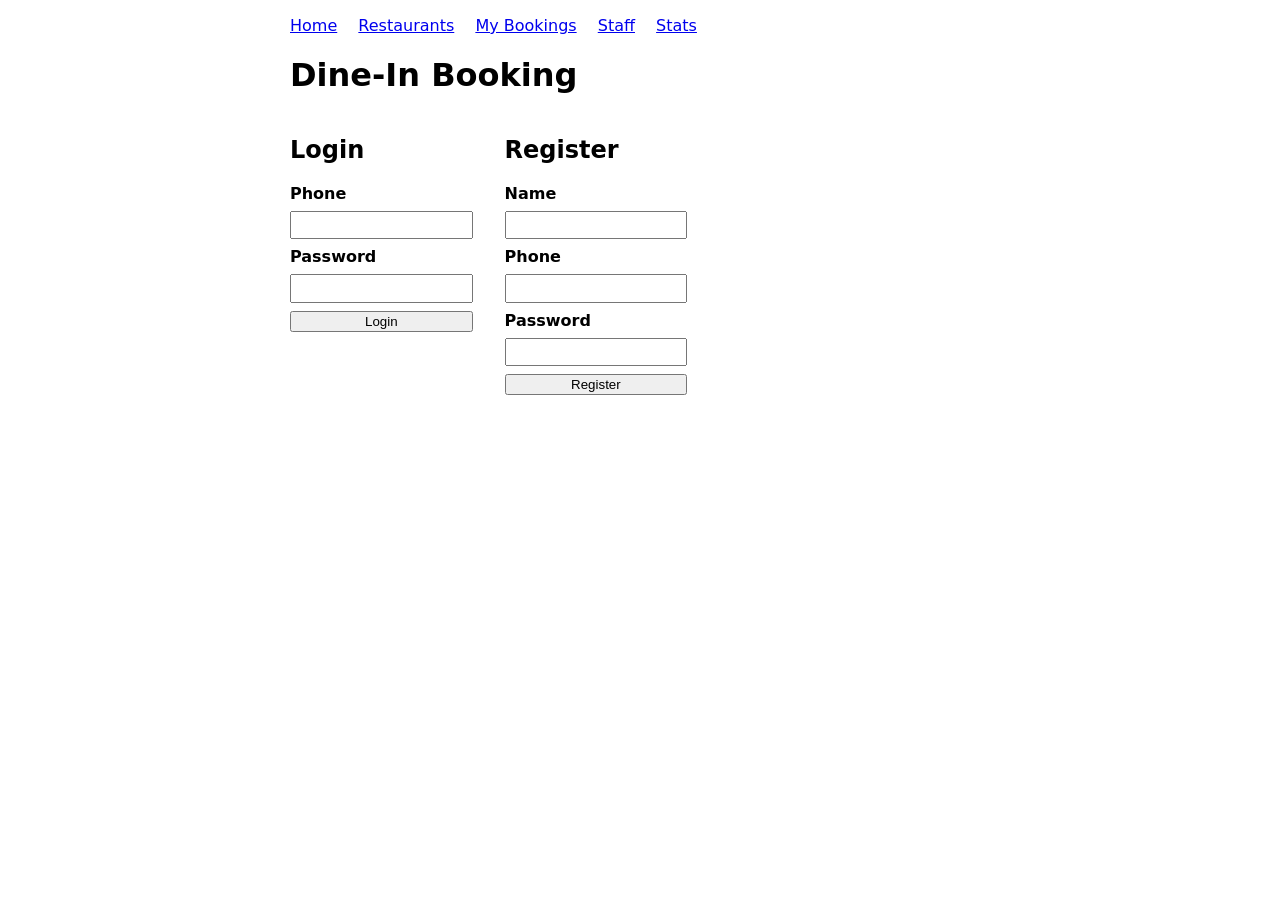
==== frontend/index.html @ acc5b25b "feat: add plain HTML/CSS/JS frontend for dine-in booking system" ====
<!DOCTYPE html>
<html lang="en">
<head>
  <meta charset="UTF-8">
  <meta name="viewport" content="width=device-width, initial-scale=1.0">
  <title>Dine-In – Login / Register</title>
  <link rel="stylesheet" href="style.css">
</head>
<body>
  <div class="container">
    <nav>
      <a href="index.html">Home</a>
      <a href="restaurants.html">Restaurants</a>
      <a href="mybookings.html">My Bookings</a>
      <a href="staff.html">Staff</a>
      <a href="stats.html">Stats</a>
    </nav>

    <h1>Dine-In Booking</h1>

    <div style="display:flex; flex-wrap:wrap; gap:2rem;">
      <!-- Login -->
      <div>
        <h2>Login</h2>
        <form id="loginForm">
          <label for="loginPhone">Phone</label>
          <input type="tel" id="loginPhone" name="phone" required>
          <label for="loginPassword">Password</label>
          <input type="password" id="loginPassword" name="password" required>
          <button type="submit">Login</button>
        </form>
        <p class="error" id="loginError"></p>
      </div>

      <!-- Register -->
      <div>
        <h2>Register</h2>
        <form id="registerForm">
          <label for="regName">Name</label>
          <input type="text" id="regName" name="name" required>
          <label for="regPhone">Phone</label>
          <input type="tel" id="regPhone" name="phone" required>
          <label for="regPassword">Password</label>
          <input type="password" id="regPassword" name="password" required>
          <button type="submit">Register</button>
        </form>
        <p class="error" id="registerError"></p>
      </div>
    </div>
  </div>

  <script src="app.js"></script>
  <script>
    function saveAndRedirect(data) {
      localStorage.setItem('token', data.token);
      localStorage.setItem('user_id', String(data.user_id));
      localStorage.setItem('name', data.name);
      window.location.href = 'restaurants.html';
    }

    document.getElementById('loginForm').addEventListener('submit', async function(e) {
      e.preventDefault();
      document.getElementById('loginError').textContent = '';
      const phone = document.getElementById('loginPhone').value.trim();
      const password = document.getElementById('loginPassword').value;
      try {
        const data = await apiFetch('/login', {
          method: 'POST',
          body: JSON.stringify({ phone, password })
        });
        saveAndRedirect(data);
      } catch (err) {
        document.getElementById('loginError').textContent = err.message;
      }
    });

    document.getElementById('registerForm').addEventListener('submit', async function(e) {
      e.preventDefault();
      document.getElementById('registerError').textContent = '';
      const name = document.getElementById('regName').value.trim();
      const phone = document.getElementById('regPhone').value.trim();
      const password = document.getElementById('regPassword').value;
      try {
        const data = await apiFetch('/register', {
          method: 'POST',
          body: JSON.stringify({ name, phone, password })
        });
        saveAndRedirect(data);
      } catch (err) {
        document.getElementById('registerError').textContent = err.message;
      }
    });
  </script>
</body>
</html>
---- frontend/style.css ----
* { box-sizing: border-box; }
body { font-family: system-ui, sans-serif; background: #fff; color: #000; margin: 0; padding: 1rem; }
.container { max-width: 700px; margin: 0 auto; }
nav a { margin-right: 1rem; }
table { border-collapse: collapse; width: 100%; }
th, td { border: 1px solid #000; padding: 0.4rem; text-align: left; }
form { display: flex; flex-direction: column; gap: 0.5rem; max-width: 400px; }
label { font-weight: bold; }
input, select { width: 100%; padding: 0.3rem; }
.error { color: red; }
.info { margin-top: 1rem; }
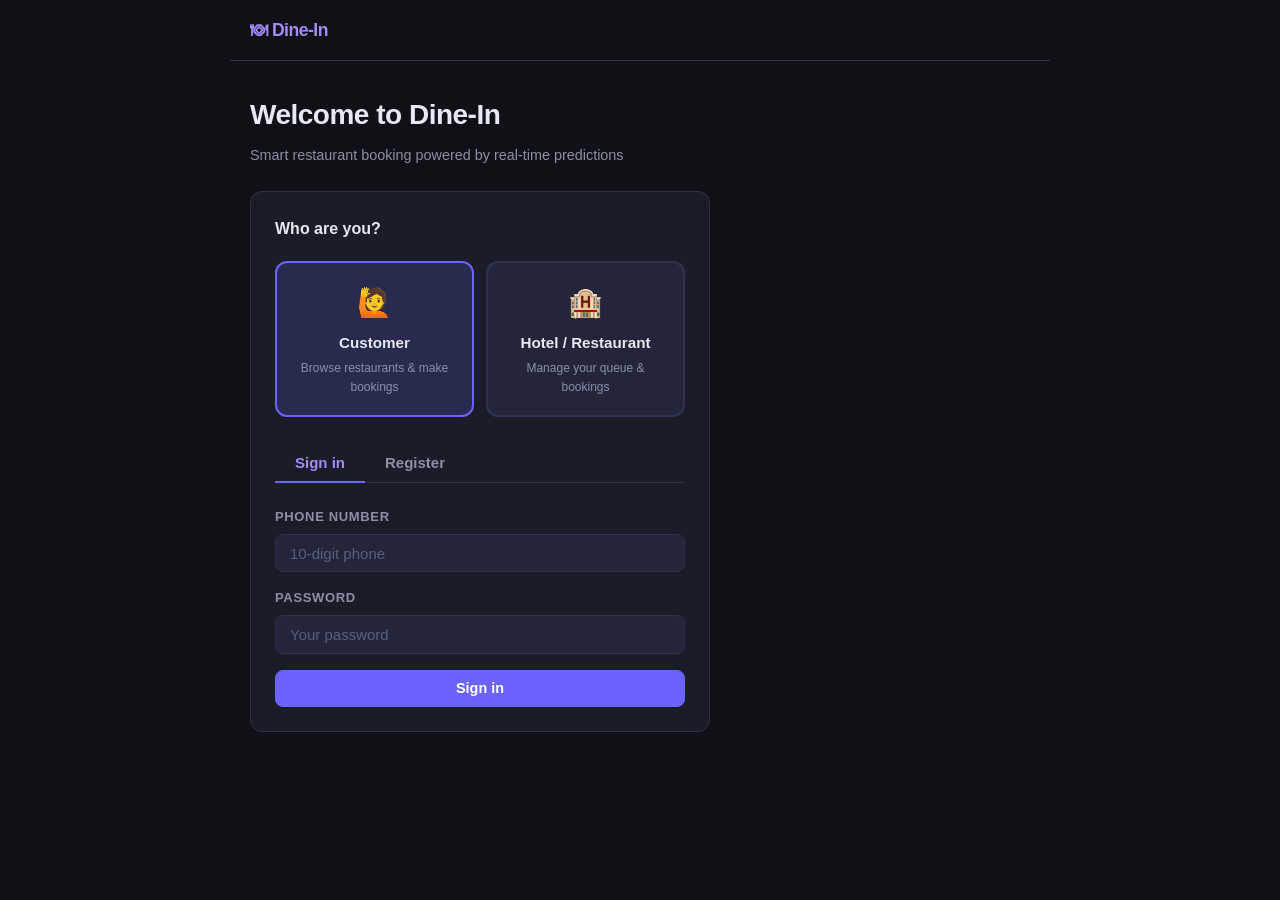
==== commit b368721e: "feat: full-stack dine-in booking system - R/Plumber REST API with SQLite backend - Gamma GLM + Monte" ====
--- a/frontend/index.html
+++ b/frontend/index.html
@@ -1,95 +1,240 @@
-<!DOCTYPE html>
+﻿<!DOCTYPE html>
 <html lang="en">
 <head>
   <meta charset="UTF-8">
   <meta name="viewport" content="width=device-width, initial-scale=1.0">
-  <title>Dine-In – Login / Register</title>
+  <title>Dine-In – Sign In</title>
   <link rel="stylesheet" href="style.css">
+  <style>
+    .role-picker {
+      display: grid;
+      grid-template-columns: 1fr 1fr;
+      gap: 0.75rem;
+      margin-bottom: 1.75rem;
+    }
+    .role-card {
+      border: 2px solid var(--border);
+      border-radius: var(--radius);
+      padding: 1.1rem 1rem;
+      text-align: center;
+      cursor: pointer;
+      background: var(--surface2);
+    }
+    .role-card.selected {
+      border-color: var(--accent);
+      background: var(--accent-glow);
+    }
+    .role-card .role-icon { font-size: 1.75rem; display: block; margin-bottom: 0.35rem; }
+    .role-card .role-name { font-weight: 700; font-size: 0.95rem; }
+    .role-card .role-desc { font-size: 0.75rem; color: var(--text-muted); margin-top: 0.2rem; }
+
+    .auth-panel { display: none; }
+    .auth-panel.active { display: block; }
+  </style>
 </head>
 <body>
-  <div class="container">
-    <nav>
-      <a href="index.html">Home</a>
-      <a href="restaurants.html">Restaurants</a>
-      <a href="mybookings.html">My Bookings</a>
-      <a href="staff.html">Staff</a>
-      <a href="stats.html">Stats</a>
-    </nav>
-
-    <h1>Dine-In Booking</h1>
-
-    <div style="display:flex; flex-wrap:wrap; gap:2rem;">
-      <!-- Login -->
-      <div>
-        <h2>Login</h2>
-        <form id="loginForm">
-          <label for="loginPhone">Phone</label>
-          <input type="tel" id="loginPhone" name="phone" required>
-          <label for="loginPassword">Password</label>
-          <input type="password" id="loginPassword" name="password" required>
-          <button type="submit">Login</button>
-        </form>
-        <p class="error" id="loginError"></p>
-      </div>
-
-      <!-- Register -->
-      <div>
-        <h2>Register</h2>
-        <form id="registerForm">
-          <label for="regName">Name</label>
-          <input type="text" id="regName" name="name" required>
-          <label for="regPhone">Phone</label>
-          <input type="tel" id="regPhone" name="phone" required>
-          <label for="regPassword">Password</label>
-          <input type="password" id="regPassword" name="password" required>
-          <button type="submit">Register</button>
-        </form>
-        <p class="error" id="registerError"></p>
-      </div>
+<nav class="nav">
+  <a class="nav-brand" href="index.html">🍽 Dine-In</a>
+</nav>
+
+<div class="page-wrap">
+  <div class="page-header">
+    <h1>Welcome to Dine-In</h1>
+    <p>Smart restaurant booking powered by real-time predictions</p>
+  </div>
+
+  <!-- Step 1: pick role -->
+  <div class="card" style="max-width:460px;" id="roleStep">
+    <div class="card-title">Who are you?</div>
+    <div class="role-picker">
+      <div class="role-card selected" id="roleUser" onclick="pickRole('user')">
+        <span class="role-icon">🙋</span>
+        <div class="role-name">Customer</div>
+        <div class="role-desc">Browse restaurants &amp; make bookings</div>
+      </div>
+      <div class="role-card" id="roleHotel" onclick="pickRole('hotel')">
+        <span class="role-icon">🏨</span>
+        <div class="role-name">Hotel / Restaurant</div>
+        <div class="role-desc">Manage your queue &amp; bookings</div>
+      </div>
+    </div>
+
+    <!-- ── USER panels ── -->
+    <div id="userPanels" class="auth-panel active">
+      <div class="tabs">
+        <button class="tab-btn active" data-tab="ulogin">Sign in</button>
+        <button class="tab-btn" data-tab="uregister">Register</button>
+      </div>
+
+      <div class="tab-panel active" id="tab-ulogin">
+        <div class="alert alert-error" id="uLoginError"></div>
+        <div class="form-group">
+          <label for="uLoginPhone">Phone number</label>
+          <input type="tel" id="uLoginPhone" placeholder="10-digit phone" autocomplete="tel">
+        </div>
+        <div class="form-group">
+          <label for="uLoginPass">Password</label>
+          <input type="password" id="uLoginPass" placeholder="Your password" autocomplete="current-password">
+        </div>
+        <button class="btn btn-primary" id="uLoginBtn">Sign in</button>
+      </div>
+
+      <div class="tab-panel" id="tab-uregister">
+        <div class="alert alert-error" id="uRegError"></div>
+        <div class="form-group">
+          <label for="uRegName">Full name</label>
+          <input type="text" id="uRegName" placeholder="Your name" autocomplete="name">
+        </div>
+        <div class="form-group">
+          <label for="uRegPhone">Phone number</label>
+          <input type="tel" id="uRegPhone" placeholder="10-digit phone" autocomplete="tel">
+        </div>
+        <div class="form-group">
+          <label for="uRegPass">Password</label>
+          <input type="password" id="uRegPass" placeholder="Min 6 characters" autocomplete="new-password">
+        </div>
+        <button class="btn btn-primary" id="uRegBtn">Create account</button>
+      </div>
+    </div>
+
+    <!-- ── HOTEL panels ── -->
+    <div id="hotelPanels" class="auth-panel">
+      <div class="alert alert-info show" style="margin-bottom:1rem;">
+        Use your staff key to sign in. Contact your admin if you don't have one.
+      </div>
+      <div class="alert alert-error" id="hLoginError"></div>
+      <div class="form-group">
+        <label for="hStaffKey">Staff key</label>
+        <input type="password" id="hStaffKey" placeholder="e.g. staff123" autocomplete="off">
+      </div>
+      <div class="form-group">
+        <label for="hRestaurant">Your restaurant</label>
+        <select id="hRestaurant">
+          <option value="">Loading restaurants…</option>
+        </select>
+      </div>
+      <button class="btn btn-primary" id="hLoginBtn">Sign in as Hotel</button>
     </div>
   </div>
-
-  <script src="app.js"></script>
-  <script>
-    function saveAndRedirect(data) {
-      localStorage.setItem('token', data.token);
-      localStorage.setItem('user_id', String(data.user_id));
-      localStorage.setItem('name', data.name);
+</div>
+
+<script src="app.js"></script>
+<script>
+  /* redirect if already logged in */
+  (function() {
+    const role = localStorage.getItem('role');
+    if (role === 'hotel' && localStorage.getItem('staff_key')) { window.location.href = 'hotel.html'; return; }
+    if (role === 'user'  && localStorage.getItem('token'))     { window.location.href = 'restaurants.html'; }
+  })();
+
+  /* load restaurant list for hotel login */
+  apiFetch('/restaurants').then(data => {
+    const sel = document.getElementById('hRestaurant');
+    sel.innerHTML = '<option value="">Select your restaurant</option>';
+    (data || []).forEach(r => {
+      const o = document.createElement('option');
+      o.value = r.restaurant_id;
+      o.textContent = r.name + ' · ' + r.city;
+      sel.appendChild(o);
+    });
+  }).catch(() => {
+    document.getElementById('hRestaurant').innerHTML = '<option value="">Could not load</option>';
+  });
+
+  /* role picker */
+  let currentRole = 'user';
+  function pickRole(r) {
+    currentRole = r;
+    document.getElementById('roleUser').classList.toggle('selected', r === 'user');
+    document.getElementById('roleHotel').classList.toggle('selected', r === 'hotel');
+    document.getElementById('userPanels').classList.toggle('active', r === 'user');
+    document.getElementById('hotelPanels').classList.toggle('active', r === 'hotel');
+  }
+
+  /* tab switcher (user panels) */
+  document.querySelectorAll('.tab-btn').forEach(btn => {
+    btn.addEventListener('click', () => {
+      const group = btn.closest('.auth-panel');
+      group.querySelectorAll('.tab-btn').forEach(b => b.classList.remove('active'));
+      group.querySelectorAll('.tab-panel').forEach(p => p.classList.remove('active'));
+      btn.classList.add('active');
+      group.querySelector('#tab-' + btn.dataset.tab).classList.add('active');
+    });
+  });
+
+  /* ── User login ── */
+  document.getElementById('uLoginBtn').addEventListener('click', async () => {
+    const errEl = document.getElementById('uLoginError');
+    clearAlert(errEl);
+    const phone    = document.getElementById('uLoginPhone').value.trim();
+    const password = document.getElementById('uLoginPass').value;
+    if (!phone || !password) { showAlert(errEl, 'Phone and password are required.'); return; }
+    const btn = document.getElementById('uLoginBtn');
+    btn.textContent = 'Signing in…';
+    try {
+      const d = await apiFetch('/login', { method: 'POST', body: JSON.stringify({ phone, password }) });
+      localStorage.setItem('token',   d.token);
+      localStorage.setItem('user_id', String(d.user_id));
+      localStorage.setItem('name',    d.name);
+      localStorage.setItem('role',    'user');
       window.location.href = 'restaurants.html';
-    }
-
-    document.getElementById('loginForm').addEventListener('submit', async function(e) {
-      e.preventDefault();
-      document.getElementById('loginError').textContent = '';
-      const phone = document.getElementById('loginPhone').value.trim();
-      const password = document.getElementById('loginPassword').value;
-      try {
-        const data = await apiFetch('/login', {
-          method: 'POST',
-          body: JSON.stringify({ phone, password })
+    } catch(err) { showAlert(errEl, err.message); btn.textContent = 'Sign in'; }
+  });
+
+  /* ── User register ── */
+  document.getElementById('uRegBtn').addEventListener('click', async () => {
+    const errEl = document.getElementById('uRegError');
+    clearAlert(errEl);
+    const name     = document.getElementById('uRegName').value.trim();
+    const phone    = document.getElementById('uRegPhone').value.trim();
+    const password = document.getElementById('uRegPass').value;
+    if (!name || !phone || !password) { showAlert(errEl, 'All fields are required.'); return; }
+    const btn = document.getElementById('uRegBtn');
+    btn.textContent = 'Creating…';
+    try {
+      const d = await apiFetch('/register', { method: 'POST', body: JSON.stringify({ name, phone, password }) });
+      localStorage.setItem('token',   d.token);
+      localStorage.setItem('user_id', String(d.user_id));
+      localStorage.setItem('name',    d.name);
+      localStorage.setItem('role',    'user');
+      window.location.href = 'restaurants.html';
+    } catch(err) { showAlert(errEl, err.message); btn.textContent = 'Create account'; }
+  });
+
+  /* ── Hotel login ── */
+  document.getElementById('hLoginBtn').addEventListener('click', async () => {
+    const errEl = document.getElementById('hLoginError');
+    clearAlert(errEl);
+    const key = document.getElementById('hStaffKey').value.trim();
+    const rid = document.getElementById('hRestaurant').value;
+    const rname = document.getElementById('hRestaurant').selectedOptions[0]?.text || '';
+    if (!key)  { showAlert(errEl, 'Staff key is required.'); return; }
+    if (!rid)  { showAlert(errEl, 'Please select your restaurant.'); return; }
+    const btn = document.getElementById('hLoginBtn');
+    btn.textContent = 'Verifying…';
+    /* verify key by hitting a staff endpoint */
+    try {
+      const headers = { 'X-Staff-Key': key };
+      await fetch(API + '/staff/queue?restaurant_id=' + rid, { headers })
+        .then(async r => {
+          if (!r.ok) { const d = await r.json(); throw new Error(d.error || 'bad staff key'); }
         });
-        saveAndRedirect(data);
-      } catch (err) {
-        document.getElementById('loginError').textContent = err.message;
-      }
-    });
-
-    document.getElementById('registerForm').addEventListener('submit', async function(e) {
-      e.preventDefault();
-      document.getElementById('registerError').textContent = '';
-      const name = document.getElementById('regName').value.trim();
-      const phone = document.getElementById('regPhone').value.trim();
-      const password = document.getElementById('regPassword').value;
-      try {
-        const data = await apiFetch('/register', {
-          method: 'POST',
-          body: JSON.stringify({ name, phone, password })
-        });
-        saveAndRedirect(data);
-      } catch (err) {
-        document.getElementById('registerError').textContent = err.message;
-      }
-    });
-  </script>
+      localStorage.setItem('staff_key',  key);
+      localStorage.setItem('hotel_id',   rid);
+      localStorage.setItem('hotel_name', rname.split(' ·')[0]);
+      localStorage.setItem('role',       'hotel');
+      window.location.href = 'hotel.html';
+    } catch(err) { showAlert(errEl, err.message); btn.textContent = 'Sign in as Hotel'; }
+  });
+
+  /* Enter key */
+  document.addEventListener('keydown', e => {
+    if (e.key !== 'Enter') return;
+    if (currentRole === 'hotel') { document.getElementById('hLoginBtn').click(); return; }
+    const activeTab = document.querySelector('#userPanels .tab-panel.active')?.id;
+    if (activeTab === 'tab-ulogin') document.getElementById('uLoginBtn').click();
+    else document.getElementById('uRegBtn').click();
+  });
+</script>
 </body>
 </html>
--- a/frontend/style.css
+++ b/frontend/style.css
@@ -1,11 +1,289 @@
-* { box-sizing: border-box; }
-body { font-family: system-ui, sans-serif; background: #fff; color: #000; margin: 0; padding: 1rem; }
-.container { max-width: 700px; margin: 0 auto; }
-nav a { margin-right: 1rem; }
-table { border-collapse: collapse; width: 100%; }
-th, td { border: 1px solid #000; padding: 0.4rem; text-align: left; }
-form { display: flex; flex-direction: column; gap: 0.5rem; max-width: 400px; }
-label { font-weight: bold; }
-input, select { width: 100%; padding: 0.3rem; }
-.error { color: red; }
-.info { margin-top: 1rem; }
+﻿/* ── Reset & Base ── */
+*, *::before, *::after { box-sizing: border-box; margin: 0; padding: 0; }
+
+:root {
+  --bg: #0f1117;
+  --surface: #1a1d27;
+  --surface2: #23263a;
+  --border: #2e3250;
+  --accent: #6c63ff;
+  --accent2: #a78bfa;
+  --accent-glow: rgba(108,99,255,0.18);
+  --text: #e8e9f0;
+  --text-muted: #8b8fa8;
+  --text-dim: #5a5e7a;
+  --green: #22c55e;
+  --yellow: #f59e0b;
+  --red: #ef4444;
+  --red-bg: rgba(239,68,68,0.1);
+  --green-bg: rgba(34,197,94,0.1);
+  --radius: 12px;
+  --radius-sm: 8px;
+}
+
+html { scroll-behavior: smooth; }
+
+body {
+  font-family: -apple-system, BlinkMacSystemFont, 'Segoe UI', Roboto, sans-serif;
+  background: var(--bg);
+  color: var(--text);
+  min-height: 100vh;
+  font-size: 15px;
+  line-height: 1.6;
+}
+
+/* ── Layout ── */
+.page-wrap {
+  max-width: 820px;
+  margin: 0 auto;
+  padding: 0 1.25rem 3rem;
+}
+
+/* ── Nav ── */
+.nav {
+  display: flex;
+  align-items: center;
+  gap: 0.25rem;
+  padding: 1rem 1.25rem;
+  border-bottom: 1px solid var(--border);
+  flex-wrap: wrap;
+  max-width: 820px;
+  margin: 0 auto;
+}
+
+.nav-brand {
+  font-weight: 700;
+  font-size: 1.1rem;
+  color: var(--accent2);
+  margin-right: auto;
+  text-decoration: none;
+  letter-spacing: -0.5px;
+}
+
+.nav a:not(.nav-brand) {
+  color: var(--text-muted);
+  text-decoration: none;
+  padding: 0.35rem 0.75rem;
+  border-radius: 6px;
+  font-size: 0.875rem;
+  font-weight: 500;
+}
+
+.nav a:not(.nav-brand):hover,
+.nav a:not(.nav-brand).active { color: var(--text); background: var(--surface2); }
+
+/* ── Page header ── */
+.page-header { padding: 2rem 0 1.5rem; }
+.page-header h1 { font-size: 1.75rem; font-weight: 700; letter-spacing: -0.5px; }
+.page-header p { color: var(--text-muted); margin-top: 0.35rem; font-size: 0.9rem; }
+
+/* ── Card ── */
+.card {
+  background: var(--surface);
+  border: 1px solid var(--border);
+  border-radius: var(--radius);
+  padding: 1.5rem;
+  margin-bottom: 1.25rem;
+}
+
+.card-title {
+  font-size: 1rem;
+  font-weight: 600;
+  margin-bottom: 1.25rem;
+  color: var(--text);
+  display: flex;
+  align-items: center;
+  gap: 0.5rem;
+}
+
+/* ── Forms ── */
+.form-group { margin-bottom: 1rem; }
+.form-group label {
+  display: block;
+  font-size: 0.8125rem;
+  font-weight: 600;
+  color: var(--text-muted);
+  text-transform: uppercase;
+  letter-spacing: 0.05em;
+  margin-bottom: 0.4rem;
+}
+.form-group input,
+.form-group select,
+.form-group textarea {
+  width: 100%;
+  background: var(--surface2);
+  border: 1px solid var(--border);
+  border-radius: var(--radius-sm);
+  color: var(--text);
+  padding: 0.6rem 0.875rem;
+  font-size: 0.9375rem;
+  outline: none;
+  font-family: inherit;
+}
+.form-group input:focus,
+.form-group select:focus { border-color: var(--accent); box-shadow: 0 0 0 3px var(--accent-glow); }
+.form-group input::placeholder { color: var(--text-dim); }
+select option { background: var(--surface2); }
+
+/* ── Buttons ── */
+.btn {
+  display: inline-flex;
+  align-items: center;
+  justify-content: center;
+  gap: 0.4rem;
+  padding: 0.6rem 1.25rem;
+  border-radius: var(--radius-sm);
+  font-size: 0.9rem;
+  font-weight: 600;
+  font-family: inherit;
+  cursor: pointer;
+  border: 1px solid transparent;
+  text-decoration: none;
+  white-space: nowrap;
+}
+
+.btn-primary {
+  background: var(--accent);
+  color: #fff;
+  border-color: var(--accent);
+  width: 100%;
+}
+.btn-primary:hover { background: #7c74ff; }
+
+.btn-secondary {
+  background: var(--surface2);
+  color: var(--text);
+  border-color: var(--border);
+}
+.btn-secondary:hover { border-color: var(--accent); color: var(--accent2); }
+
+.btn-danger {
+  background: var(--red-bg);
+  color: var(--red);
+  border-color: rgba(239,68,68,0.3);
+}
+.btn-danger:hover { background: rgba(239,68,68,0.2); }
+
+.btn-success {
+  background: var(--green-bg);
+  color: var(--green);
+  border-color: rgba(34,197,94,0.3);
+}
+.btn-success:hover { background: rgba(34,197,94,0.2); }
+
+.btn-sm { padding: 0.35rem 0.75rem; font-size: 0.8rem; }
+.btn-row { display: flex; gap: 0.75rem; flex-wrap: wrap; margin-top: 1rem; }
+
+/* ── Alerts ── */
+.alert {
+  padding: 0.75rem 1rem;
+  border-radius: var(--radius-sm);
+  font-size: 0.875rem;
+  margin-bottom: 1rem;
+  border: 1px solid;
+  display: none;
+}
+.alert.show { display: block; }
+.alert-error { background: var(--red-bg); color: var(--red); border-color: rgba(239,68,68,0.3); }
+.alert-success { background: var(--green-bg); color: var(--green); border-color: rgba(34,197,94,0.3); }
+.alert-info { background: var(--accent-glow); color: var(--accent2); border-color: rgba(108,99,255,0.3); }
+
+/* ── Tables ── */
+.table-wrap { overflow-x: auto; border-radius: var(--radius-sm); border: 1px solid var(--border); }
+table { width: 100%; border-collapse: collapse; font-size: 0.875rem; }
+thead { background: var(--surface2); }
+th {
+  padding: 0.7rem 1rem;
+  text-align: left;
+  font-size: 0.75rem;
+  font-weight: 600;
+  text-transform: uppercase;
+  letter-spacing: 0.05em;
+  color: var(--text-muted);
+  white-space: nowrap;
+}
+td { padding: 0.75rem 1rem; border-top: 1px solid var(--border); vertical-align: middle; }
+tr:hover td { background: rgba(255,255,255,0.02); }
+
+/* ── Badges ── */
+.badge {
+  display: inline-block;
+  padding: 0.2rem 0.6rem;
+  border-radius: 99px;
+  font-size: 0.75rem;
+  font-weight: 600;
+  text-transform: capitalize;
+}
+.badge-confirmed { background: rgba(99,179,237,0.15); color: #63b3ed; }
+.badge-seated    { background: rgba(34,197,94,0.15);  color: var(--green); }
+.badge-completed { background: rgba(139,143,168,0.15);color: var(--text-muted); }
+.badge-cancelled { background: var(--red-bg); color: var(--red); }
+.badge-pending   { background: rgba(245,158,11,0.15); color: var(--yellow); }
+.badge-accepted  { background: rgba(34,197,94,0.15);  color: var(--green); }
+.badge-declined  { background: var(--red-bg); color: var(--red); }
+.badge-not_on_app{ background: rgba(139,143,168,0.15);color: var(--text-muted); }
+.badge-host      { background: rgba(108,99,255,0.15); color: var(--accent2); }
+.badge-guest     { background: rgba(139,143,168,0.15);color: var(--text-muted); }
+
+/* ── Tabs (login/register) ── */
+.tabs { display: flex; gap: 0; border-bottom: 1px solid var(--border); margin-bottom: 1.5rem; }
+.tab-btn {
+  padding: 0.6rem 1.25rem;
+  background: none;
+  border: none;
+  border-bottom: 2px solid transparent;
+  color: var(--text-muted);
+  font-size: 0.9375rem;
+  font-weight: 600;
+  cursor: pointer;
+  font-family: inherit;
+  margin-bottom: -1px;
+}
+.tab-btn.active { color: var(--accent2); border-bottom-color: var(--accent); }
+.tab-panel { display: none; }
+.tab-panel.active { display: block; }
+
+/* ── Stat cards ── */
+.stat-grid { display: grid; grid-template-columns: repeat(auto-fill, minmax(200px, 1fr)); gap: 1rem; }
+.stat-card { background: var(--surface); border: 1px solid var(--border); border-radius: var(--radius); padding: 1.25rem; }
+.stat-value { font-size: 1.75rem; font-weight: 700; color: var(--accent2); }
+.stat-label { font-size: 0.8rem; color: var(--text-muted); margin-top: 0.25rem; }
+.stat-desc { font-size: 0.78rem; color: var(--text-dim); margin-top: 0.5rem; border-top: 1px solid var(--border); padding-top: 0.5rem; }
+
+/* ── Estimate box ── */
+.estimate-grid { display: grid; grid-template-columns: 1fr 1fr; gap: 0.75rem; margin-top: 0.5rem; }
+.estimate-item { background: var(--surface2); border-radius: var(--radius-sm); padding: 0.75rem 1rem; }
+.estimate-item .label { font-size: 0.75rem; color: var(--text-muted); text-transform: uppercase; letter-spacing: 0.04em; }
+.estimate-item .value { font-size: 1.1rem; font-weight: 600; color: var(--text); margin-top: 0.2rem; }
+
+/* ── Radio group ── */
+.radio-group { display: flex; flex-wrap: wrap; gap: 0.75rem; margin-top: 0.4rem; }
+.radio-card {
+  flex: 1; min-width: 100px;
+  border: 1px solid var(--border);
+  border-radius: var(--radius-sm);
+  padding: 0.75rem 1rem;
+  cursor: pointer;
+  display: flex; align-items: center; gap: 0.6rem;
+  font-size: 0.9rem;
+}
+.radio-card input[type="radio"] { accent-color: var(--accent); width: 16px; height: 16px; }
+.radio-card.selected { border-color: var(--accent); background: var(--accent-glow); }
+
+/* ── Detail rows ── */
+.detail-list { display: flex; flex-direction: column; gap: 0.6rem; }
+.detail-row { display: flex; justify-content: space-between; align-items: center; padding: 0.5rem 0; border-bottom: 1px solid var(--border); }
+.detail-row:last-child { border-bottom: none; }
+.detail-row .key { font-size: 0.8rem; color: var(--text-muted); text-transform: uppercase; letter-spacing: 0.04em; }
+.detail-row .val { font-weight: 500; }
+
+/* ── Loading text ── */
+.loading { color: var(--text-muted); font-size: 0.9rem; padding: 1.5rem 0; }
+
+/* ── Mobile ── */
+@media (max-width: 600px) {
+  .page-header h1 { font-size: 1.4rem; }
+  .estimate-grid { grid-template-columns: 1fr; }
+  th, td { padding: 0.6rem 0.7rem; }
+  .nav a:not(.nav-brand) { padding: 0.3rem 0.5rem; font-size: 0.8rem; }
+}
